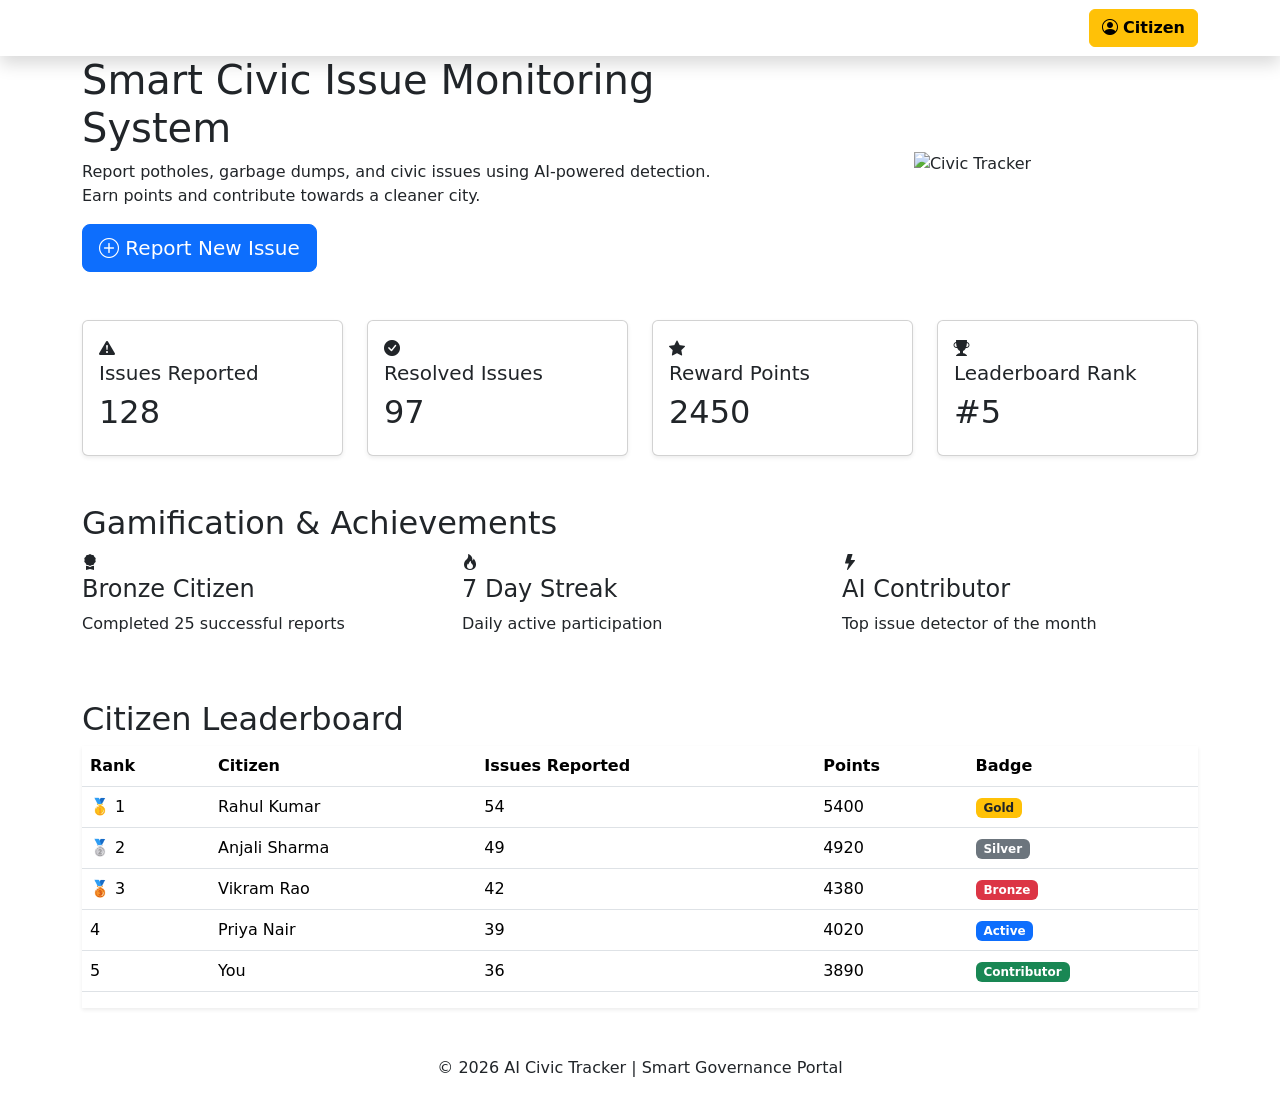
==== frontend/user.html @ 2a7816b8 "updated index" ====
<!DOCTYPE html>
<html lang="en">
<head>
    <meta charset="UTF-8" />
    <meta name="viewport" content="width=device-width, initial-scale=1.0" />
    <title>AI Civic Tracker Dashboard</title>

    <!-- Bootstrap -->
    <link
        href="https://cdn.jsdelivr.net/npm/bootstrap@5.3.3/dist/css/bootstrap.min.css"
        rel="stylesheet"
    />

    <!-- Bootstrap Icons -->
    <link
        rel="stylesheet"
        href="https://cdn.jsdelivr.net/npm/bootstrap-icons@1.11.3/font/bootstrap-icons.min.css"
    />

    <!-- Custom CSS -->
    <link rel="stylesheet" href="style.css" />
</head>

<body>

    <!-- NAVBAR -->
    <nav class="navbar navbar-expand-lg navbar-dark custom-navbar shadow">
        <div class="container">
            <a class="navbar-brand fw-bold" href="#">
                <i class="bi bi-shield-check"></i>
                CivicAI Tracker
            </a>

            <button
                class="navbar-toggler"
                type="button"
                data-bs-toggle="collapse"
                data-bs-target="#navbarNav"
            >
                <span class="navbar-toggler-icon"></span>
            </button>

            <div class="collapse navbar-collapse" id="navbarNav">
                <ul class="navbar-nav ms-auto align-items-center">

                    <li class="nav-item">
                        <a class="nav-link active" href="#">Dashboard</a>
                    </li>

                    <li class="nav-item">
                        <a class="nav-link" href="#">Report Issue</a>
                    </li>

                    <li class="nav-item">
                        <a class="nav-link" href="#">Leaderboard</a>
                    </li>

                    <li class="nav-item">
                        <a class="nav-link" href="#">Rewards</a>
                    </li>

                    <li class="nav-item ms-3">
                        <button class="btn btn-warning fw-semibold">
                            <i class="bi bi-person-circle"></i> Citizen
                        </button>
                    </li>

                </ul>
            </div>
        </div>
    </nav>

    <!-- HERO SECTION -->
    <section class="hero-section">
        <div class="container">
            <div class="row align-items-center">

                <div class="col-lg-7">
                    <h1 class="hero-title">
                        Smart Civic Issue Monitoring System
                    </h1>

                    <p class="hero-text">
                        Report potholes, garbage dumps, and civic issues using AI-powered detection.
                        Earn points and contribute towards a cleaner city.
                    </p>

                    <button class="btn btn-primary btn-lg">
                        <i class="bi bi-plus-circle"></i>
                        Report New Issue
                    </button>
                </div>

                <div class="col-lg-5 text-center">
                    <img
                        src="https://cdn-icons-png.flaticon.com/512/3062/3062634.png"
                        class="hero-image img-fluid"
                        alt="Civic Tracker"
                    />
                </div>

            </div>
        </div>
    </section>

    <!-- STATS -->
    <section class="container my-5">
        <div class="row g-4">

            <div class="col-md-3">
                <div class="card dashboard-card shadow-sm">
                    <div class="card-body">
                        <i class="bi bi-exclamation-triangle-fill icon-red"></i>
                        <h5>Issues Reported</h5>
                        <h2>128</h2>
                    </div>
                </div>
            </div>

            <div class="col-md-3">
                <div class="card dashboard-card shadow-sm">
                    <div class="card-body">
                        <i class="bi bi-check-circle-fill icon-green"></i>
                        <h5>Resolved Issues</h5>
                        <h2>97</h2>
                    </div>
                </div>
            </div>

            <div class="col-md-3">
                <div class="card dashboard-card shadow-sm">
                    <div class="card-body">
                        <i class="bi bi-star-fill icon-yellow"></i>
                        <h5>Reward Points</h5>
                        <h2>2450</h2>
                    </div>
                </div>
            </div>

            <div class="col-md-3">
                <div class="card dashboard-card shadow-sm">
                    <div class="card-body">
                        <i class="bi bi-trophy-fill icon-blue"></i>
                        <h5>Leaderboard Rank</h5>
                        <h2>#5</h2>
                    </div>
                </div>
            </div>

        </div>
    </section>

    <!-- GAMIFICATION SECTION -->
    <section class="container my-5">

        <div class="section-title">
            <h2>Gamification & Achievements</h2>
        </div>

        <div class="row g-4">

            <div class="col-md-4">
                <div class="achievement-card">
                    <i class="bi bi-award-fill"></i>
                    <h4>Bronze Citizen</h4>
                    <p>Completed 25 successful reports</p>
                </div>
            </div>

            <div class="col-md-4">
                <div class="achievement-card">
                    <i class="bi bi-fire"></i>
                    <h4>7 Day Streak</h4>
                    <p>Daily active participation</p>
                </div>
            </div>

            <div class="col-md-4">
                <div class="achievement-card">
                    <i class="bi bi-lightning-fill"></i>
                    <h4>AI Contributor</h4>
                    <p>Top issue detector of the month</p>
                </div>
            </div>

        </div>
    </section>

    <!-- LEADERBOARD -->
    <section class="container my-5">

        <div class="section-title">
            <h2>Citizen Leaderboard</h2>
        </div>

        <div class="table-responsive shadow-sm">
            <table class="table table-hover leaderboard-table">

                <thead>
                    <tr>
                        <th>Rank</th>
                        <th>Citizen</th>
                        <th>Issues Reported</th>
                        <th>Points</th>
                        <th>Badge</th>
                    </tr>
                </thead>

                <tbody>

                    <tr>
                        <td>🥇 1</td>
                        <td>Rahul Kumar</td>
                        <td>54</td>
                        <td>5400</td>
                        <td><span class="badge bg-warning text-dark">Gold</span></td>
                    </tr>

                    <tr>
                        <td>🥈 2</td>
                        <td>Anjali Sharma</td>
                        <td>49</td>
                        <td>4920</td>
                        <td><span class="badge bg-secondary">Silver</span></td>
                    </tr>

                    <tr>
                        <td>🥉 3</td>
                        <td>Vikram Rao</td>
                        <td>42</td>
                        <td>4380</td>
                        <td><span class="badge bg-danger">Bronze</span></td>
                    </tr>

                    <tr>
                        <td>4</td>
                        <td>Priya Nair</td>
                        <td>39</td>
                        <td>4020</td>
                        <td><span class="badge bg-primary">Active</span></td>
                    </tr>

                    <tr>
                        <td>5</td>
                        <td>You</td>
                        <td>36</td>
                        <td>3890</td>
                        <td><span class="badge bg-success">Contributor</span></td>
                    </tr>

                </tbody>

            </table>
        </div>
    </section>

    <!-- FOOTER -->
    <footer class="footer-section">
        <div class="container text-center">
            <p>
                © 2026 AI Civic Tracker | Smart Governance Portal
            </p>
        </div>
    </footer>

    <!-- Bootstrap JS -->
    <script src="https://cdn.jsdelivr.net/npm/bootstrap@5.3.3/dist/js/bootstrap.bundle.min.js"></script>

</body>
</html>
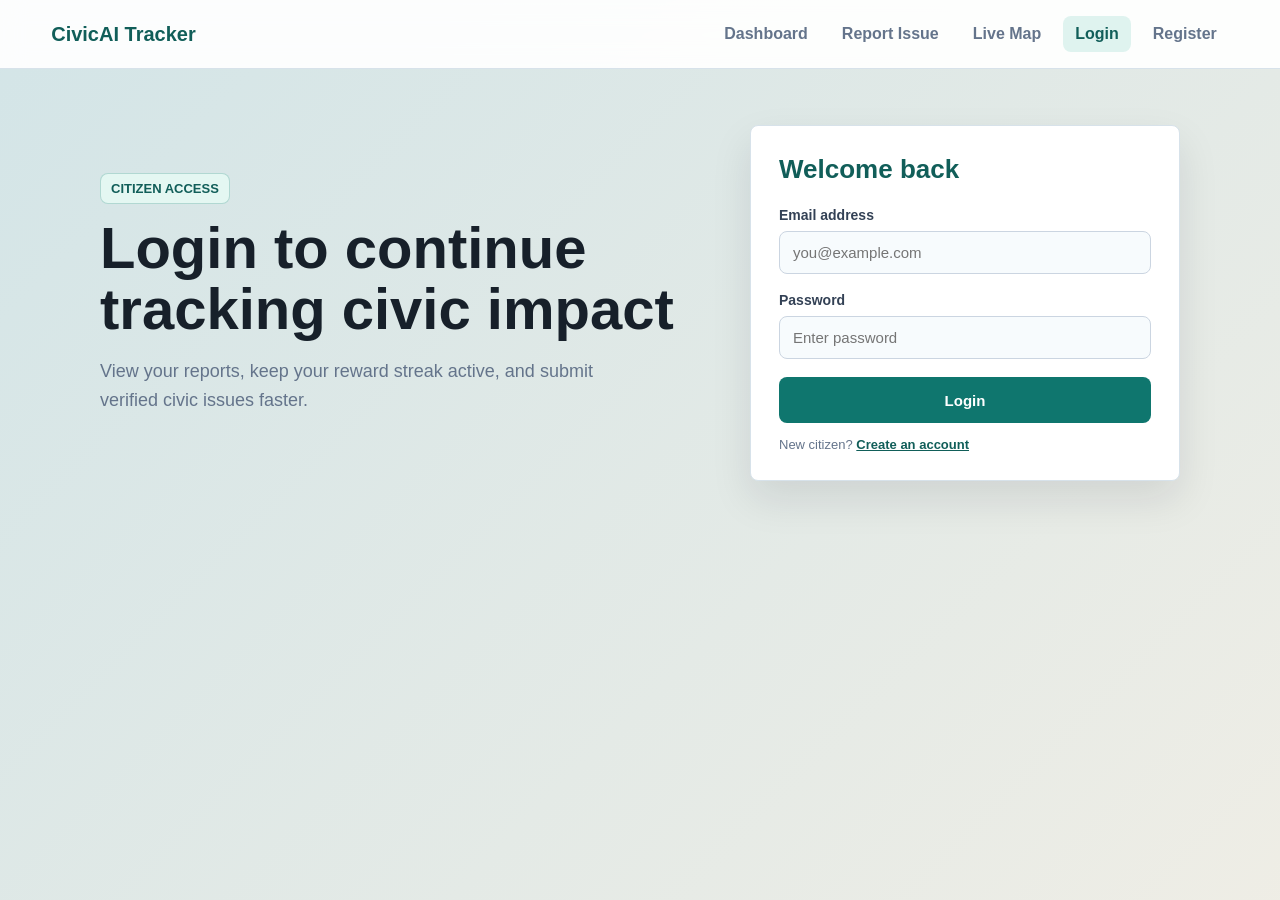
==== commit 344fce31: "Update frontend pages and session UI" ====
--- a/frontend/user.html
+++ b/frontend/user.html
@@ -18,15 +18,15 @@
     />
 
     <!-- Custom CSS -->
-    <link rel="stylesheet" href="style.css" />
+    <link rel="stylesheet" href="userstyle.css" />
 </head>
 
-<body>
+<body data-protected="true">
 
     <!-- NAVBAR -->
     <nav class="navbar navbar-expand-lg navbar-dark custom-navbar shadow">
         <div class="container">
-            <a class="navbar-brand fw-bold" href="#">
+            <a class="navbar-brand fw-bold" href="user.html">
                 <i class="bi bi-shield-check"></i>
                 CivicAI Tracker
             </a>
@@ -44,24 +44,36 @@
                 <ul class="navbar-nav ms-auto align-items-center">
 
                     <li class="nav-item">
-                        <a class="nav-link active" href="#">Dashboard</a>
-                    </li>
-
-                    <li class="nav-item">
-                        <a class="nav-link" href="#">Report Issue</a>
-                    </li>
-
-                    <li class="nav-item">
-                        <a class="nav-link" href="#">Leaderboard</a>
-                    </li>
-
-                    <li class="nav-item">
-                        <a class="nav-link" href="#">Rewards</a>
-                    </li>
-
-                    <li class="nav-item ms-3">
-                        <button class="btn btn-warning fw-semibold">
-                            <i class="bi bi-person-circle"></i> Citizen
+                        <a class="nav-link active" href="user.html">Dashboard</a>
+                    </li>
+
+                    <li class="nav-item">
+                        <a class="nav-link" href="index.html">Report Issue</a>
+                    </li>
+
+                    <li class="nav-item">
+                        <a class="nav-link" href="#leaderboard">Leaderboard</a>
+                    </li>
+
+                    <li class="nav-item">
+                        <a class="nav-link" href="#rewards">Rewards</a>
+                    </li>
+
+                    <li class="nav-item">
+                        <a class="nav-link" href="vittal.html">Live Map</a>
+                    </li>
+
+                    <li class="nav-item" data-guest-only hidden>
+                        <a class="nav-link" href="login.html">Login</a>
+                    </li>
+
+                    <li class="nav-item" data-guest-only hidden>
+                        <a class="nav-link" href="register.html">Register</a>
+                    </li>
+
+                    <li class="nav-item ms-3" data-auth-only hidden>
+                        <button class="btn btn-warning fw-semibold" type="button" data-logout>
+                            <i class="bi bi-box-arrow-right"></i> Logout
                         </button>
                     </li>
 
@@ -85,10 +97,10 @@
                         Earn points and contribute towards a cleaner city.
                     </p>
 
-                    <button class="btn btn-primary btn-lg">
+                    <a class="btn btn-primary btn-lg" href="index.html">
                         <i class="bi bi-plus-circle"></i>
                         Report New Issue
-                    </button>
+                    </a>
                 </div>
 
                 <div class="col-lg-5 text-center">
@@ -104,7 +116,7 @@
     </section>
 
     <!-- STATS -->
-    <section class="container my-5">
+    <section class="container my-5" id="rewards">
         <div class="row g-4">
 
             <div class="col-md-3">
@@ -151,7 +163,7 @@
     </section>
 
     <!-- GAMIFICATION SECTION -->
-    <section class="container my-5">
+    <section class="container my-5" id="leaderboard">
 
         <div class="section-title">
             <h2>Gamification & Achievements</h2>
@@ -265,6 +277,7 @@
 
     <!-- Bootstrap JS -->
     <script src="https://cdn.jsdelivr.net/npm/bootstrap@5.3.3/dist/js/bootstrap.bundle.min.js"></script>
+    <script src="session.js?v=2"></script>
 
 </body>
-</html>+</html>
--- a/frontend/userstyle.css
+++ b/frontend/userstyle.css
@@ -0,0 +1,189 @@
+:root {
+    --brand: #0f766e;
+    --brand-dark: #115e59;
+    --accent: #f59e0b;
+    --ink: #17202a;
+    --muted: #64748b;
+    --line: #d7e2ea;
+}
+
+body {
+    background-color: #eef4f8;
+    font-family: "Segoe UI", sans-serif;
+    color: var(--ink);
+}
+
+[hidden] {
+    display: none !important;
+}
+
+/* NAVBAR */
+
+.custom-navbar {
+    background: linear-gradient(90deg, var(--brand-dark), var(--brand));
+    padding: 14px 0;
+}
+
+.navbar-brand {
+    font-size: 1.4rem;
+}
+
+.nav-link {
+    color: white !important;
+    margin-left: 15px;
+    transition: 0.3s;
+}
+
+.nav-link:hover {
+    color: #fde68a !important;
+}
+
+/* HERO */
+
+.hero-section {
+    padding: 70px 0 58px;
+    background:
+        linear-gradient(135deg, rgba(15, 118, 110, 0.13), rgba(245, 158, 11, 0.12)),
+        #ffffff;
+    border-bottom: 1px solid var(--line);
+}
+
+.hero-title {
+    font-size: 3rem;
+    font-weight: 700;
+    color: var(--brand-dark);
+}
+
+.hero-text {
+    margin: 20px 0;
+    font-size: 1.1rem;
+    color: #555;
+}
+
+.hero-image {
+    width: 300px;
+}
+
+/* CARDS */
+
+.dashboard-card {
+    border: 1px solid var(--line);
+    border-radius: 8px;
+    transition: 0.3s;
+    background: white;
+}
+
+.dashboard-card:hover {
+    transform: translateY(-6px);
+}
+
+.dashboard-card .card-body {
+    text-align: center;
+    padding: 30px;
+}
+
+.dashboard-card i {
+    font-size: 2.5rem;
+    margin-bottom: 15px;
+}
+
+/* ICON COLORS */
+
+.icon-red {
+    color: #e53935;
+}
+
+.icon-green {
+    color: #43a047;
+}
+
+.icon-yellow {
+    color: #fbc02d;
+}
+
+.icon-blue {
+    color: #1e88e5;
+}
+
+/* ACHIEVEMENT */
+
+.section-title h2 {
+    font-weight: 700;
+    color: var(--brand-dark);
+    margin-bottom: 25px;
+}
+
+.achievement-card {
+    background: linear-gradient(135deg, var(--brand), var(--brand-dark));
+    color: white;
+    padding: 30px;
+    border-radius: 8px;
+    text-align: center;
+    transition: 0.3s;
+}
+
+.achievement-card:hover {
+    transform: scale(1.03);
+}
+
+.achievement-card i {
+    font-size: 3rem;
+    margin-bottom: 15px;
+}
+
+/* LEADERBOARD */
+
+.leaderboard-table {
+    background: white;
+    border-radius: 8px;
+    overflow: hidden;
+}
+
+.leaderboard-table thead {
+    background: var(--brand-dark);
+    color: white;
+}
+
+.leaderboard-table th,
+.leaderboard-table td {
+    padding: 18px;
+    vertical-align: middle;
+}
+
+/* FOOTER */
+
+.footer-section {
+    background: var(--brand-dark);
+    color: white;
+    padding: 20px;
+    margin-top: 60px;
+}
+
+.btn-primary {
+    background: var(--brand);
+    border-color: var(--brand);
+    font-weight: 700;
+}
+
+.btn-primary:hover {
+    background: var(--brand-dark);
+    border-color: var(--brand-dark);
+}
+
+/* RESPONSIVE */
+
+@media (max-width: 768px) {
+
+    .hero-title {
+        font-size: 2rem;
+    }
+
+    .hero-section {
+        text-align: center;
+    }
+
+    .hero-image {
+        margin-top: 30px;
+        width: 220px;
+    }
+}
